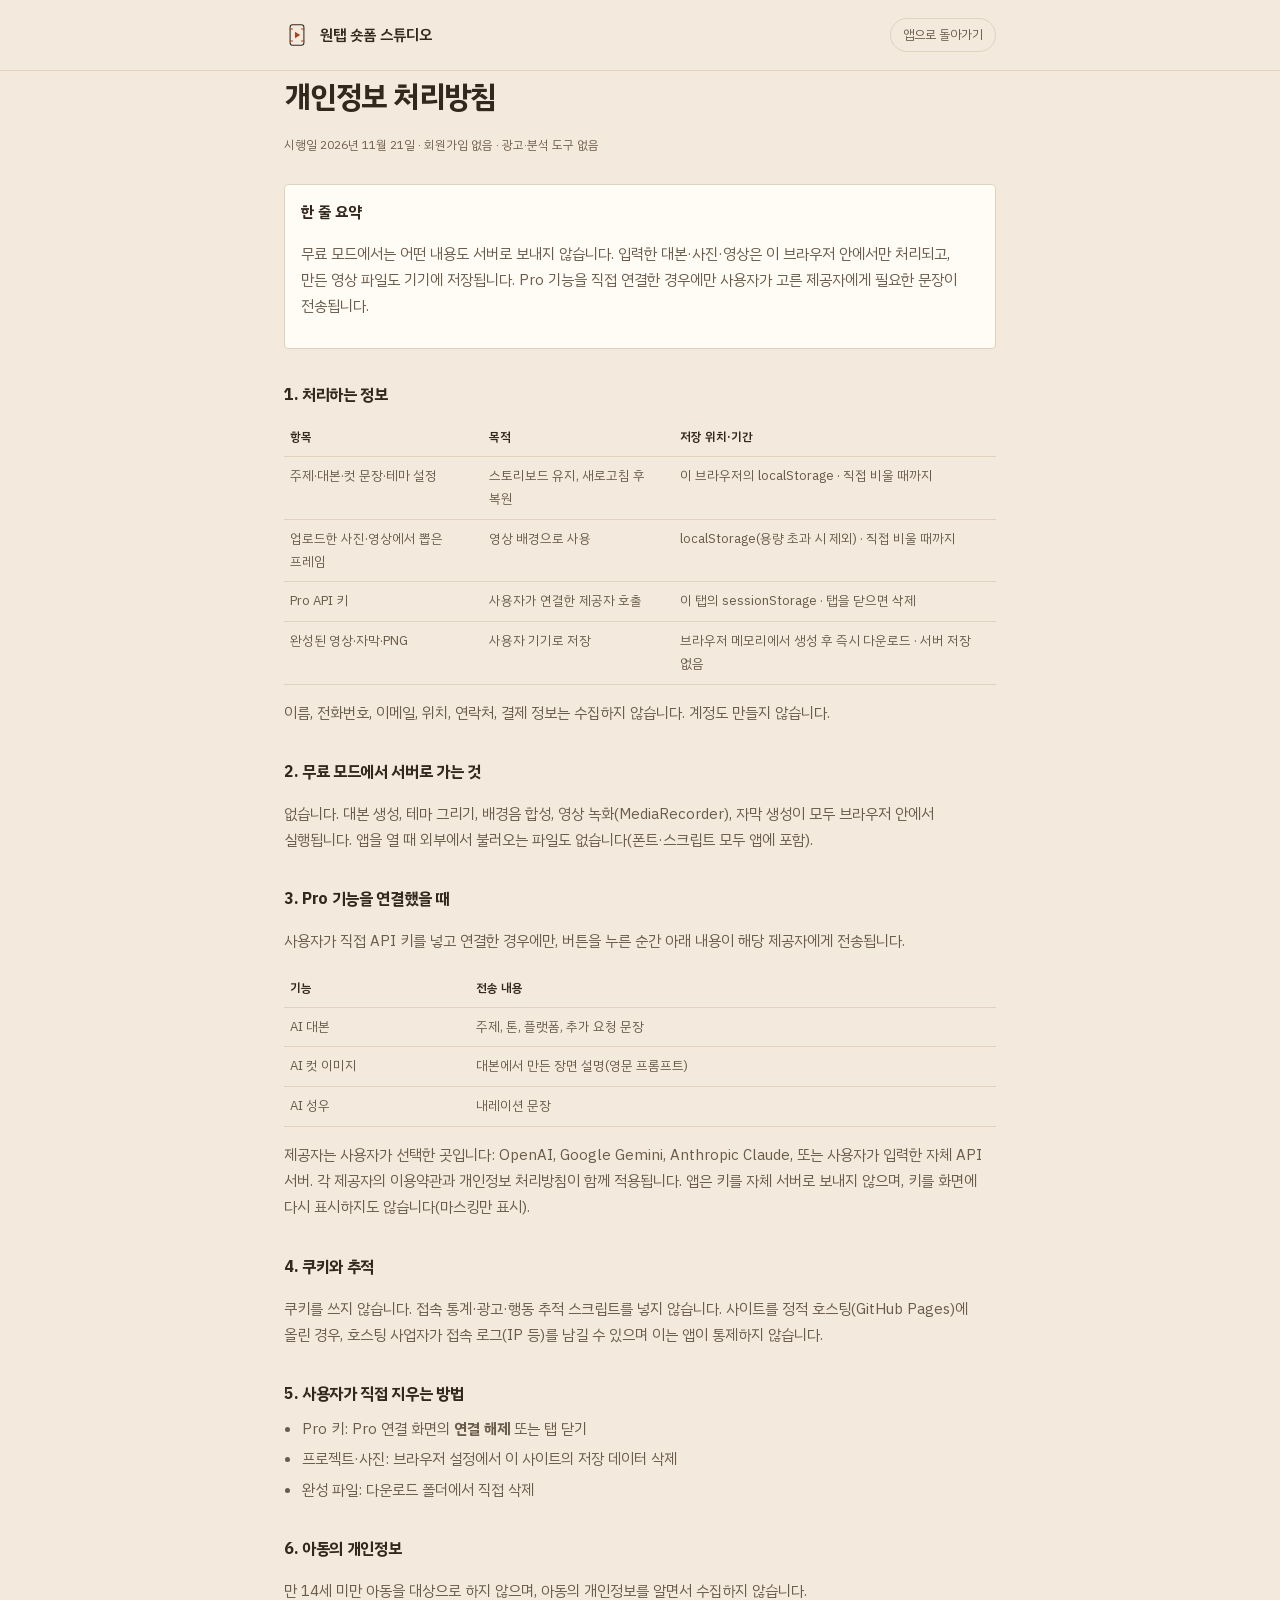
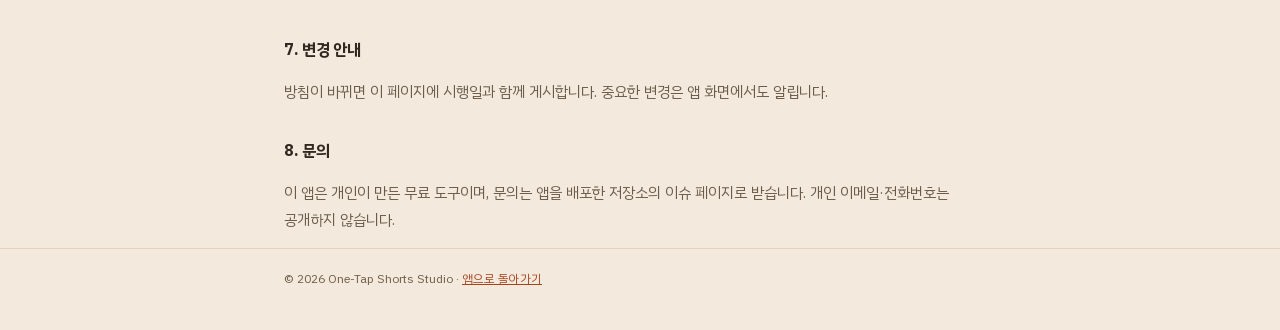
==== privacy.html @ fbe58a4a "Deploy shorts-video-studio static web app (production files only)" ====
<!DOCTYPE html>
<html lang="ko" data-theme="light">
<head>
<meta charset="utf-8" />
<meta name="viewport" content="width=device-width, initial-scale=1" />
<title>개인정보 처리방침 — 원탭 숏폼 스튜디오</title>
<meta name="description" content="원탭 숏폼 스튜디오의 개인정보 처리방침. 무료 모드는 서버 전송 없이 브라우저에서만 동작하고, Pro 키는 탭의 sessionStorage에만 저장됩니다." />
<meta name="theme-color" content="#f3eadd" />
<link rel="icon" href="favicon.svg" type="image/svg+xml" />
<style>
  @font-face { font-family: 'PlexKR'; src: url('assets/fonts/plexkr-Regular.woff2') format('woff2'); font-weight: 400; font-display: swap; }
  @font-face { font-family: 'PlexKR'; src: url('assets/fonts/plexkr-SemiBold.woff2') format('woff2'); font-weight: 500 600; font-display: swap; }
  @font-face { font-family: 'PlexKR'; src: url('assets/fonts/plexkr-Bold.woff2') format('woff2'); font-weight: 700 900; font-display: swap; }
  :root { --paper:#f3eadd; --surface:#fffcf6; --ink:#33281e; --sub:#6a5b4a; --muted:#6f5d49; --line:#e0d2be; --accent:#a8431f; --radius:4px; }
  html[data-theme="dark"] { --paper:#16120e; --surface:#1f1a14; --ink:#f4ebdd; --sub:#c0b09b; --muted:#ad9b86; --line:#3a3228; --accent:#f09a62; }
  * { box-sizing: border-box; }
  body { margin:0; background:var(--paper); color:var(--ink); font-family:'PlexKR', -apple-system, 'Apple SD Gothic Neo', sans-serif; font-size:15px; line-height:1.75; word-break:keep-all; }
  header { border-bottom:1px solid var(--line); }
  .wrap { max-width:760px; margin:0 auto; padding:0 24px; }
  header .wrap { display:flex; align-items:center; justify-content:space-between; gap:16px; padding-top:18px; padding-bottom:18px; }
  .brand { display:flex; align-items:center; gap:10px; color:var(--ink); text-decoration:none; font-weight:600; font-size:15px; }
  .brand img { width:26px; height:26px; }
  header a.back { font-size:12.5px; color:var(--sub); text-decoration:none; border:1px solid var(--line); border-radius:999px; padding:5px 12px; }
  main { padding:40px 0 64px; }
  h1 { font-size:30px; letter-spacing:-0.04em; margin:0 0 8px; }
  .meta { font-size:12px; color:var(--muted); margin-bottom:28px; }
  h2 { font-size:16px; margin:32px 0 8px; letter-spacing:-0.02em; }
  p, li { color:var(--sub); }
  ul { padding-left:18px; margin:8px 0; }
  li { margin:4px 0; }
  .box { background:var(--surface); border:1px solid var(--line); border-radius:var(--radius); padding:14px 16px; margin:14px 0; }
  .box strong { color:var(--ink); }
  table { width:100%; border-collapse:collapse; margin:10px 0 0; font-size:13px; }
  th, td { text-align:left; border-bottom:1px solid var(--line); padding:8px 6px; vertical-align:top; color:var(--sub); }
  th { color:var(--ink); font-weight:600; font-size:12px; }
  code { font-family:ui-monospace, Menlo, monospace; font-size:12px; background:var(--surface); border:1px solid var(--line); border-radius:3px; padding:1px 4px; }
  footer { border-top:1px solid var(--line); padding:20px 0 40px; font-size:12px; color:var(--muted); }
  a { color:var(--accent); }
</style>
</head>
<body>
<header>
  <div class="wrap">
    <a class="brand" href="index.html"><img src="favicon.svg" alt="" />원탭 숏폼 스튜디오</a>
    <a class="back" href="index.html">앱으로 돌아가기</a>
  </div>
</header>
<main class="wrap">
  <h1>개인정보 처리방침</h1>
  <p class="meta">시행일 2026년 11월 21일 · 회원가입 없음 · 광고·분석 도구 없음</p>

  <div class="box">
    <strong>한 줄 요약</strong>
    <p>무료 모드에서는 어떤 내용도 서버로 보내지 않습니다. 입력한 대본·사진·영상은 이 브라우저 안에서만 처리되고, 만든 영상 파일도 기기에 저장됩니다. Pro 기능을 직접 연결한 경우에만 사용자가 고른 제공자에게 필요한 문장이 전송됩니다.</p>
  </div>

  <h2>1. 처리하는 정보</h2>
  <table>
    <tr><th>항목</th><th>목적</th><th>저장 위치·기간</th></tr>
    <tr><td>주제·대본·컷 문장·테마 설정</td><td>스토리보드 유지, 새로고침 후 복원</td><td>이 브라우저의 localStorage · 직접 비울 때까지</td></tr>
    <tr><td>업로드한 사진·영상에서 뽑은 프레임</td><td>영상 배경으로 사용</td><td>localStorage(용량 초과 시 제외) · 직접 비울 때까지</td></tr>
    <tr><td>Pro API 키</td><td>사용자가 연결한 제공자 호출</td><td>이 탭의 sessionStorage · 탭을 닫으면 삭제</td></tr>
    <tr><td>완성된 영상·자막·PNG</td><td>사용자 기기로 저장</td><td>브라우저 메모리에서 생성 후 즉시 다운로드 · 서버 저장 없음</td></tr>
  </table>
  <p>이름, 전화번호, 이메일, 위치, 연락처, 결제 정보는 수집하지 않습니다. 계정도 만들지 않습니다.</p>

  <h2>2. 무료 모드에서 서버로 가는 것</h2>
  <p>없습니다. 대본 생성, 테마 그리기, 배경음 합성, 영상 녹화(MediaRecorder), 자막 생성이 모두 브라우저 안에서 실행됩니다. 앱을 열 때 외부에서 불러오는 파일도 없습니다(폰트·스크립트 모두 앱에 포함).</p>

  <h2>3. Pro 기능을 연결했을 때</h2>
  <p>사용자가 직접 API 키를 넣고 연결한 경우에만, 버튼을 누른 순간 아래 내용이 해당 제공자에게 전송됩니다.</p>
  <table>
    <tr><th>기능</th><th>전송 내용</th></tr>
    <tr><td>AI 대본</td><td>주제, 톤, 플랫폼, 추가 요청 문장</td></tr>
    <tr><td>AI 컷 이미지</td><td>대본에서 만든 장면 설명(영문 프롬프트)</td></tr>
    <tr><td>AI 성우</td><td>내레이션 문장</td></tr>
  </table>
  <p>제공자는 사용자가 선택한 곳입니다: OpenAI, Google Gemini, Anthropic Claude, 또는 사용자가 입력한 자체 API 서버. 각 제공자의 이용약관과 개인정보 처리방침이 함께 적용됩니다. 앱은 키를 자체 서버로 보내지 않으며, 키를 화면에 다시 표시하지도 않습니다(마스킹만 표시).</p>

  <h2>4. 쿠키와 추적</h2>
  <p>쿠키를 쓰지 않습니다. 접속 통계·광고·행동 추적 스크립트를 넣지 않습니다. 사이트를 정적 호스팅(GitHub Pages)에 올린 경우, 호스팅 사업자가 접속 로그(IP 등)를 남길 수 있으며 이는 앱이 통제하지 않습니다.</p>

  <h2>5. 사용자가 직접 지우는 방법</h2>
  <ul>
    <li>Pro 키: Pro 연결 화면의 <strong>연결 해제</strong> 또는 탭 닫기</li>
    <li>프로젝트·사진: 브라우저 설정에서 이 사이트의 저장 데이터 삭제</li>
    <li>완성 파일: 다운로드 폴더에서 직접 삭제</li>
  </ul>

  <h2>6. 아동의 개인정보</h2>
  <p>만 14세 미만 아동을 대상으로 하지 않으며, 아동의 개인정보를 알면서 수집하지 않습니다.</p>

  <h2>7. 변경 안내</h2>
  <p>방침이 바뀌면 이 페이지에 시행일과 함께 게시합니다. 중요한 변경은 앱 화면에서도 알립니다.</p>

  <h2>8. 문의</h2>
  <p>이 앱은 개인이 만든 무료 도구이며, 문의는 앱을 배포한 저장소의 이슈 페이지로 받습니다. 개인 이메일·전화번호는 공개하지 않습니다.</p>
</main>
<footer>
  <div class="wrap">© 2026 One-Tap Shorts Studio · <a href="index.html">앱으로 돌아가기</a></div>
</footer>
<script>
  try {
    var t = localStorage.getItem('shorts-video-studio.theme');
    if (t === 'dark') document.documentElement.setAttribute('data-theme', 'dark');
  } catch (e) {}
</script>
</body>
</html>
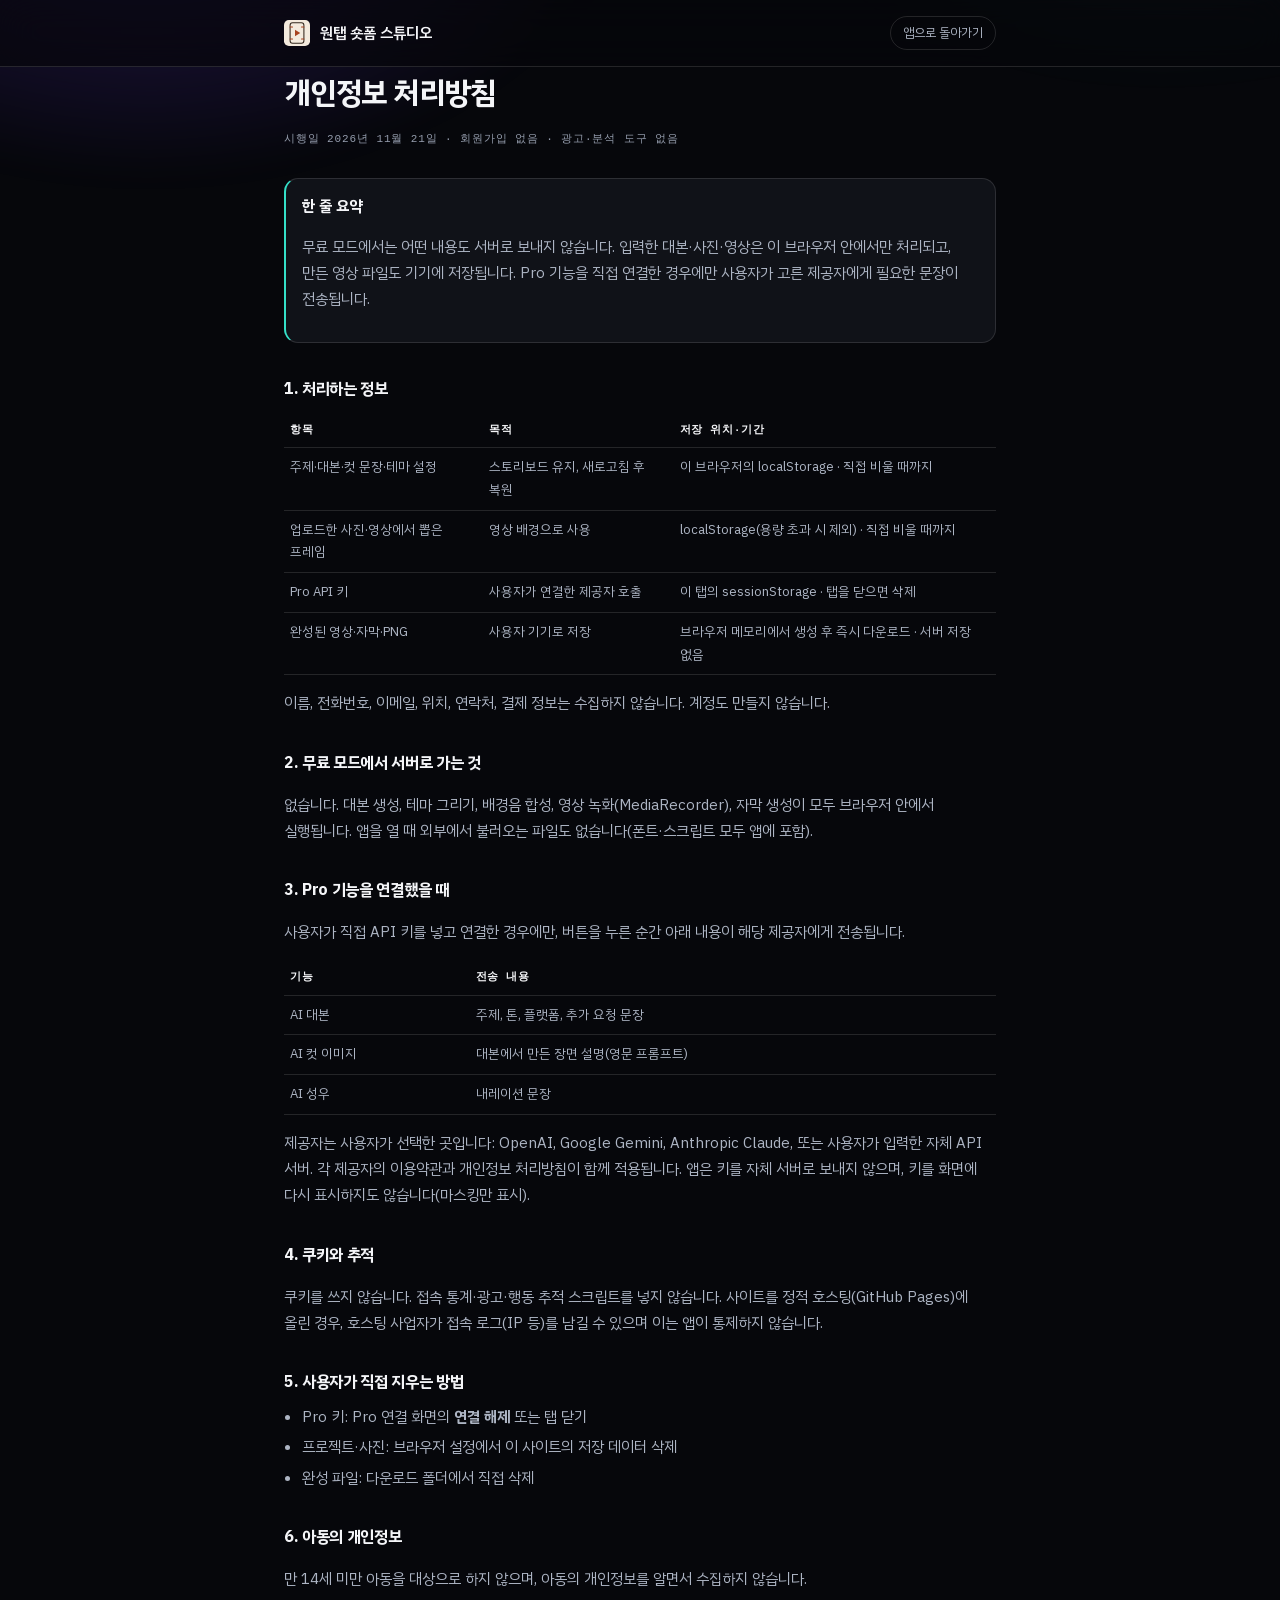
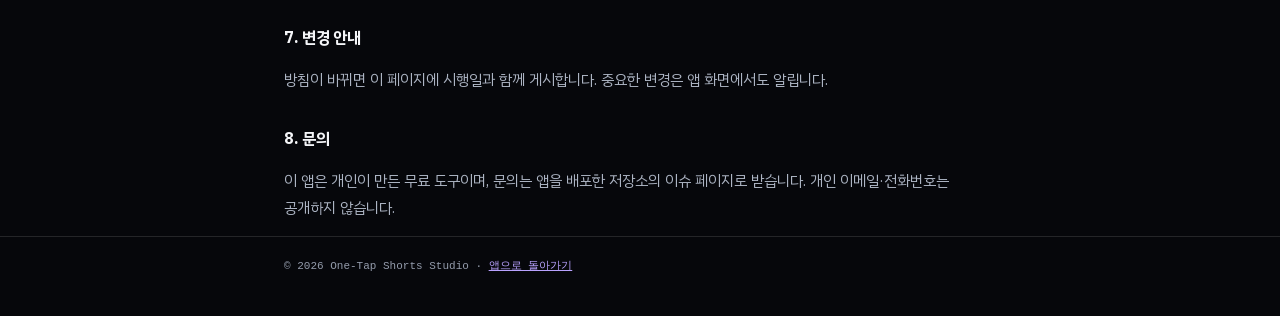
==== commit 670e29c4: "redesign: Direction C (Dark Glass Studio) — dark canvas, glass panels, 9:16 viewer + timeline/playhe" ====
--- a/privacy.html
+++ b/privacy.html
@@ -1,40 +1,44 @@
 <!DOCTYPE html>
-<html lang="ko" data-theme="light">
+<html lang="ko" data-theme="dark">
 <head>
 <meta charset="utf-8" />
 <meta name="viewport" content="width=device-width, initial-scale=1" />
 <title>개인정보 처리방침 — 원탭 숏폼 스튜디오</title>
 <meta name="description" content="원탭 숏폼 스튜디오의 개인정보 처리방침. 무료 모드는 서버 전송 없이 브라우저에서만 동작하고, Pro 키는 탭의 sessionStorage에만 저장됩니다." />
-<meta name="theme-color" content="#f3eadd" />
+<meta name="theme-color" content="#06070B" />
+<meta name="color-scheme" content="dark light" />
 <link rel="icon" href="favicon.svg" type="image/svg+xml" />
 <style>
   @font-face { font-family: 'PlexKR'; src: url('assets/fonts/plexkr-Regular.woff2') format('woff2'); font-weight: 400; font-display: swap; }
   @font-face { font-family: 'PlexKR'; src: url('assets/fonts/plexkr-SemiBold.woff2') format('woff2'); font-weight: 500 600; font-display: swap; }
   @font-face { font-family: 'PlexKR'; src: url('assets/fonts/plexkr-Bold.woff2') format('woff2'); font-weight: 700 900; font-display: swap; }
-  :root { --paper:#f3eadd; --surface:#fffcf6; --ink:#33281e; --sub:#6a5b4a; --muted:#6f5d49; --line:#e0d2be; --accent:#a8431f; --radius:4px; }
-  html[data-theme="dark"] { --paper:#16120e; --surface:#1f1a14; --ink:#f4ebdd; --sub:#c0b09b; --muted:#ad9b86; --line:#3a3228; --accent:#f09a62; }
+  :root { --canvas:#06070B; --surface:#101218; --ink:#F4F5F8; --sub:#ADB5C4; --muted:#949CAC; --line:rgba(255,255,255,.12); --accent:#B9A2FF; --teal:#34E0C8; --mono:ui-monospace,SFMono-Regular,Menlo,monospace; }
+  html[data-theme="light"] { --canvas:#F2F4F8; --surface:#FFFFFF; --ink:#101319; --sub:#4C5464; --muted:#5F6775; --line:#E2E5EC; --accent:#5B2ED6; --teal:#0A6F63; }
   * { box-sizing: border-box; }
-  body { margin:0; background:var(--paper); color:var(--ink); font-family:'PlexKR', -apple-system, 'Apple SD Gothic Neo', sans-serif; font-size:15px; line-height:1.75; word-break:keep-all; }
-  header { border-bottom:1px solid var(--line); }
+  body { margin:0; min-height:100vh; background:var(--canvas); color:var(--ink); font-family:'PlexKR', -apple-system, 'Apple SD Gothic Neo', sans-serif; font-size:15px; line-height:1.75; word-break:keep-all; -webkit-font-smoothing:antialiased; }
+  body::before { content:""; position:fixed; inset:-20% -10%; pointer-events:none; z-index:0;
+    background: radial-gradient(46% 38% at 18% 2%, rgba(109,59,239,.34), transparent 70%), radial-gradient(38% 30% at 84% 0%, rgba(52,224,200,.14), transparent 70%); filter:blur(14px); }
+  header { border-bottom:1px solid var(--line); position:relative; z-index:1; background:color-mix(in srgb, var(--canvas) 70%, transparent); -webkit-backdrop-filter:blur(18px); backdrop-filter:blur(18px); }
   .wrap { max-width:760px; margin:0 auto; padding:0 24px; }
-  header .wrap { display:flex; align-items:center; justify-content:space-between; gap:16px; padding-top:18px; padding-bottom:18px; }
+  header .wrap { display:flex; align-items:center; justify-content:space-between; gap:16px; padding-top:16px; padding-bottom:16px; }
   .brand { display:flex; align-items:center; gap:10px; color:var(--ink); text-decoration:none; font-weight:600; font-size:15px; }
   .brand img { width:26px; height:26px; }
   header a.back { font-size:12.5px; color:var(--sub); text-decoration:none; border:1px solid var(--line); border-radius:999px; padding:5px 12px; }
-  main { padding:40px 0 64px; }
+  header a.back:hover { color:var(--ink); }
+  main { padding:40px 0 64px; position:relative; z-index:1; }
   h1 { font-size:30px; letter-spacing:-0.04em; margin:0 0 8px; }
-  .meta { font-size:12px; color:var(--muted); margin-bottom:28px; }
+  .meta { font-family:var(--mono); font-size:11px; letter-spacing:.08em; text-transform:uppercase; color:var(--muted); margin-bottom:28px; }
   h2 { font-size:16px; margin:32px 0 8px; letter-spacing:-0.02em; }
   p, li { color:var(--sub); }
   ul { padding-left:18px; margin:8px 0; }
   li { margin:4px 0; }
-  .box { background:var(--surface); border:1px solid var(--line); border-radius:var(--radius); padding:14px 16px; margin:14px 0; }
+  .box { background:var(--surface); border:1px solid var(--line); border-left:2px solid var(--teal); border-radius:14px; padding:14px 16px; margin:14px 0; }
   .box strong { color:var(--ink); }
   table { width:100%; border-collapse:collapse; margin:10px 0 0; font-size:13px; }
   th, td { text-align:left; border-bottom:1px solid var(--line); padding:8px 6px; vertical-align:top; color:var(--sub); }
-  th { color:var(--ink); font-weight:600; font-size:12px; }
-  code { font-family:ui-monospace, Menlo, monospace; font-size:12px; background:var(--surface); border:1px solid var(--line); border-radius:3px; padding:1px 4px; }
-  footer { border-top:1px solid var(--line); padding:20px 0 40px; font-size:12px; color:var(--muted); }
+  th { color:var(--ink); font-weight:600; font-family:var(--mono); font-size:10.5px; letter-spacing:.08em; text-transform:uppercase; }
+  code { font-family:var(--mono); font-size:12px; background:var(--surface); border:1px solid var(--line); border-radius:5px; padding:1px 4px; }
+  footer { border-top:1px solid var(--line); padding:20px 0 40px; font-family:var(--mono); font-size:11px; color:var(--muted); position:relative; z-index:1; }
   a { color:var(--accent); }
 </style>
 </head>
@@ -102,7 +106,7 @@
 <script>
   try {
     var t = localStorage.getItem('shorts-video-studio.theme');
-    if (t === 'dark') document.documentElement.setAttribute('data-theme', 'dark');
+    if (t === 'light') document.documentElement.setAttribute('data-theme', 'light');
   } catch (e) {}
 </script>
 </body>
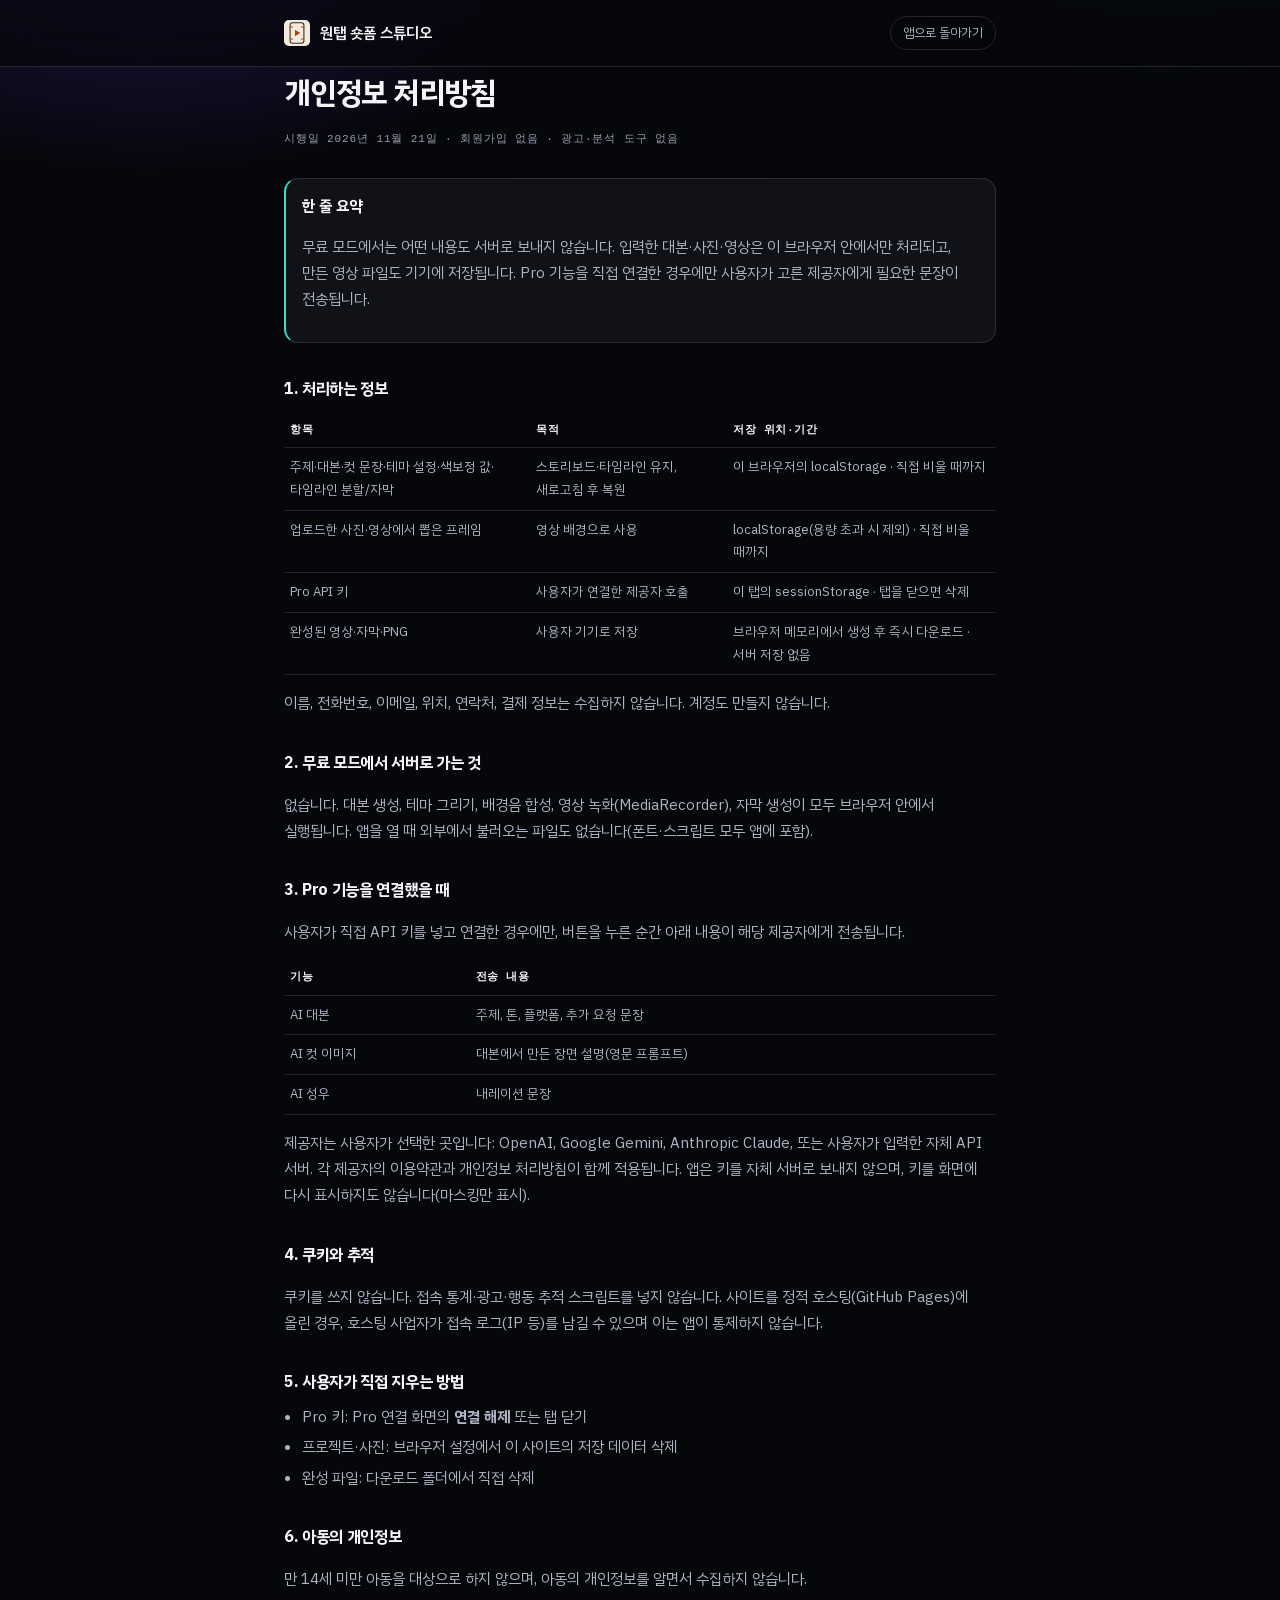
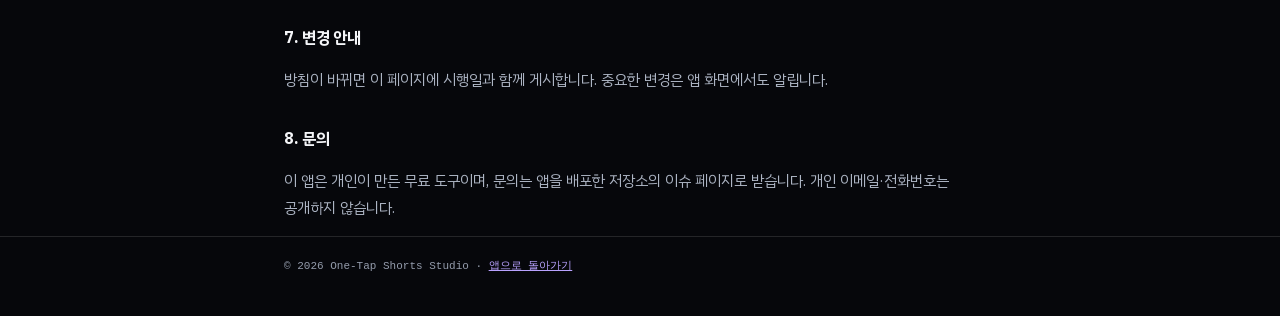
==== commit ffb140de: "perf: lazy NLE init on studio tab, deferred guide build; privacy: color/timeline stored locally" ====
--- a/privacy.html
+++ b/privacy.html
@@ -61,7 +61,7 @@
   <h2>1. 처리하는 정보</h2>
   <table>
     <tr><th>항목</th><th>목적</th><th>저장 위치·기간</th></tr>
-    <tr><td>주제·대본·컷 문장·테마 설정</td><td>스토리보드 유지, 새로고침 후 복원</td><td>이 브라우저의 localStorage · 직접 비울 때까지</td></tr>
+    <tr><td>주제·대본·컷 문장·테마 설정·색보정 값·타임라인 분할/자막</td><td>스토리보드·타임라인 유지, 새로고침 후 복원</td><td>이 브라우저의 localStorage · 직접 비울 때까지</td></tr>
     <tr><td>업로드한 사진·영상에서 뽑은 프레임</td><td>영상 배경으로 사용</td><td>localStorage(용량 초과 시 제외) · 직접 비울 때까지</td></tr>
     <tr><td>Pro API 키</td><td>사용자가 연결한 제공자 호출</td><td>이 탭의 sessionStorage · 탭을 닫으면 삭제</td></tr>
     <tr><td>완성된 영상·자막·PNG</td><td>사용자 기기로 저장</td><td>브라우저 메모리에서 생성 후 즉시 다운로드 · 서버 저장 없음</td></tr>
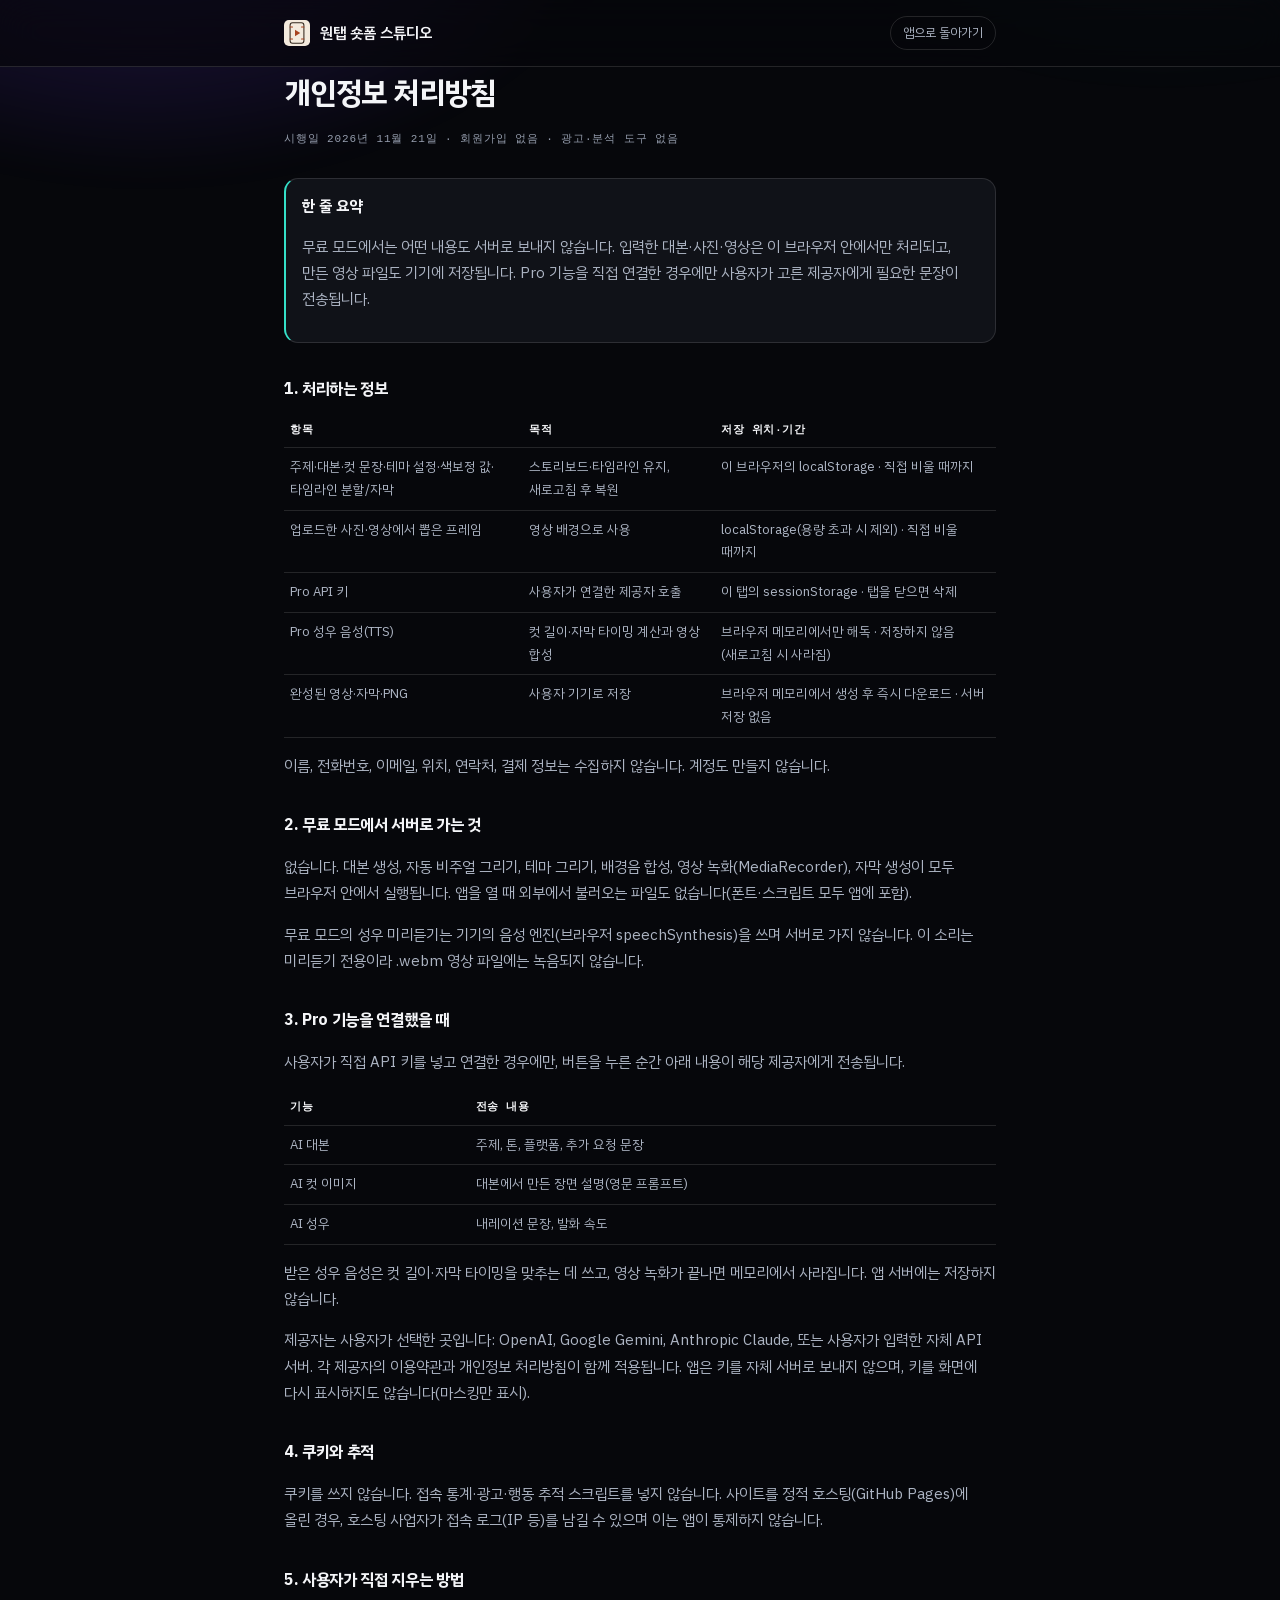
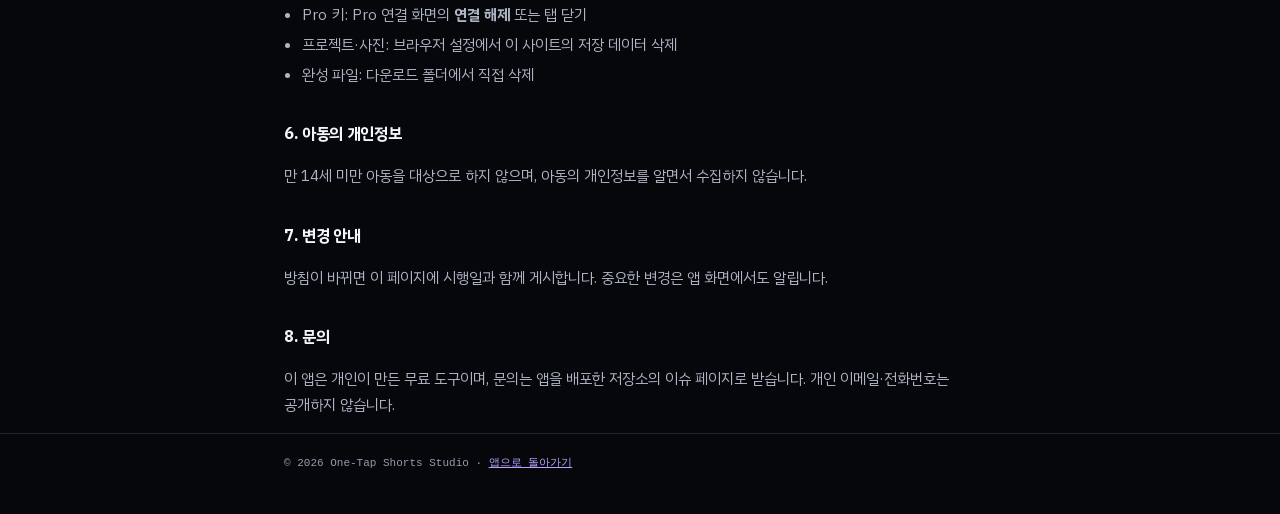
==== commit 16d01cec: "feat: 컷 자동 비주얼 · TTS 음성 길이 자막 싱크 · AI 원클릭 자동 완성" ====
--- a/privacy.html
+++ b/privacy.html
@@ -64,12 +64,14 @@
     <tr><td>주제·대본·컷 문장·테마 설정·색보정 값·타임라인 분할/자막</td><td>스토리보드·타임라인 유지, 새로고침 후 복원</td><td>이 브라우저의 localStorage · 직접 비울 때까지</td></tr>
     <tr><td>업로드한 사진·영상에서 뽑은 프레임</td><td>영상 배경으로 사용</td><td>localStorage(용량 초과 시 제외) · 직접 비울 때까지</td></tr>
     <tr><td>Pro API 키</td><td>사용자가 연결한 제공자 호출</td><td>이 탭의 sessionStorage · 탭을 닫으면 삭제</td></tr>
+    <tr><td>Pro 성우 음성(TTS)</td><td>컷 길이·자막 타이밍 계산과 영상 합성</td><td>브라우저 메모리에서만 해독 · 저장하지 않음(새로고침 시 사라짐)</td></tr>
     <tr><td>완성된 영상·자막·PNG</td><td>사용자 기기로 저장</td><td>브라우저 메모리에서 생성 후 즉시 다운로드 · 서버 저장 없음</td></tr>
   </table>
   <p>이름, 전화번호, 이메일, 위치, 연락처, 결제 정보는 수집하지 않습니다. 계정도 만들지 않습니다.</p>
 
   <h2>2. 무료 모드에서 서버로 가는 것</h2>
-  <p>없습니다. 대본 생성, 테마 그리기, 배경음 합성, 영상 녹화(MediaRecorder), 자막 생성이 모두 브라우저 안에서 실행됩니다. 앱을 열 때 외부에서 불러오는 파일도 없습니다(폰트·스크립트 모두 앱에 포함).</p>
+  <p>없습니다. 대본 생성, 자동 비주얼 그리기, 테마 그리기, 배경음 합성, 영상 녹화(MediaRecorder), 자막 생성이 모두 브라우저 안에서 실행됩니다. 앱을 열 때 외부에서 불러오는 파일도 없습니다(폰트·스크립트 모두 앱에 포함).</p>
+  <p>무료 모드의 성우 미리듣기는 기기의 음성 엔진(브라우저 speechSynthesis)을 쓰며 서버로 가지 않습니다. 이 소리는 미리듣기 전용이라 .webm 영상 파일에는 녹음되지 않습니다.</p>
 
   <h2>3. Pro 기능을 연결했을 때</h2>
   <p>사용자가 직접 API 키를 넣고 연결한 경우에만, 버튼을 누른 순간 아래 내용이 해당 제공자에게 전송됩니다.</p>
@@ -77,8 +79,9 @@
     <tr><th>기능</th><th>전송 내용</th></tr>
     <tr><td>AI 대본</td><td>주제, 톤, 플랫폼, 추가 요청 문장</td></tr>
     <tr><td>AI 컷 이미지</td><td>대본에서 만든 장면 설명(영문 프롬프트)</td></tr>
-    <tr><td>AI 성우</td><td>내레이션 문장</td></tr>
+    <tr><td>AI 성우</td><td>내레이션 문장, 발화 속도</td></tr>
   </table>
+  <p>받은 성우 음성은 컷 길이·자막 타이밍을 맞추는 데 쓰고, 영상 녹화가 끝나면 메모리에서 사라집니다. 앱 서버에는 저장하지 않습니다.</p>
   <p>제공자는 사용자가 선택한 곳입니다: OpenAI, Google Gemini, Anthropic Claude, 또는 사용자가 입력한 자체 API 서버. 각 제공자의 이용약관과 개인정보 처리방침이 함께 적용됩니다. 앱은 키를 자체 서버로 보내지 않으며, 키를 화면에 다시 표시하지도 않습니다(마스킹만 표시).</p>
 
   <h2>4. 쿠키와 추적</h2>
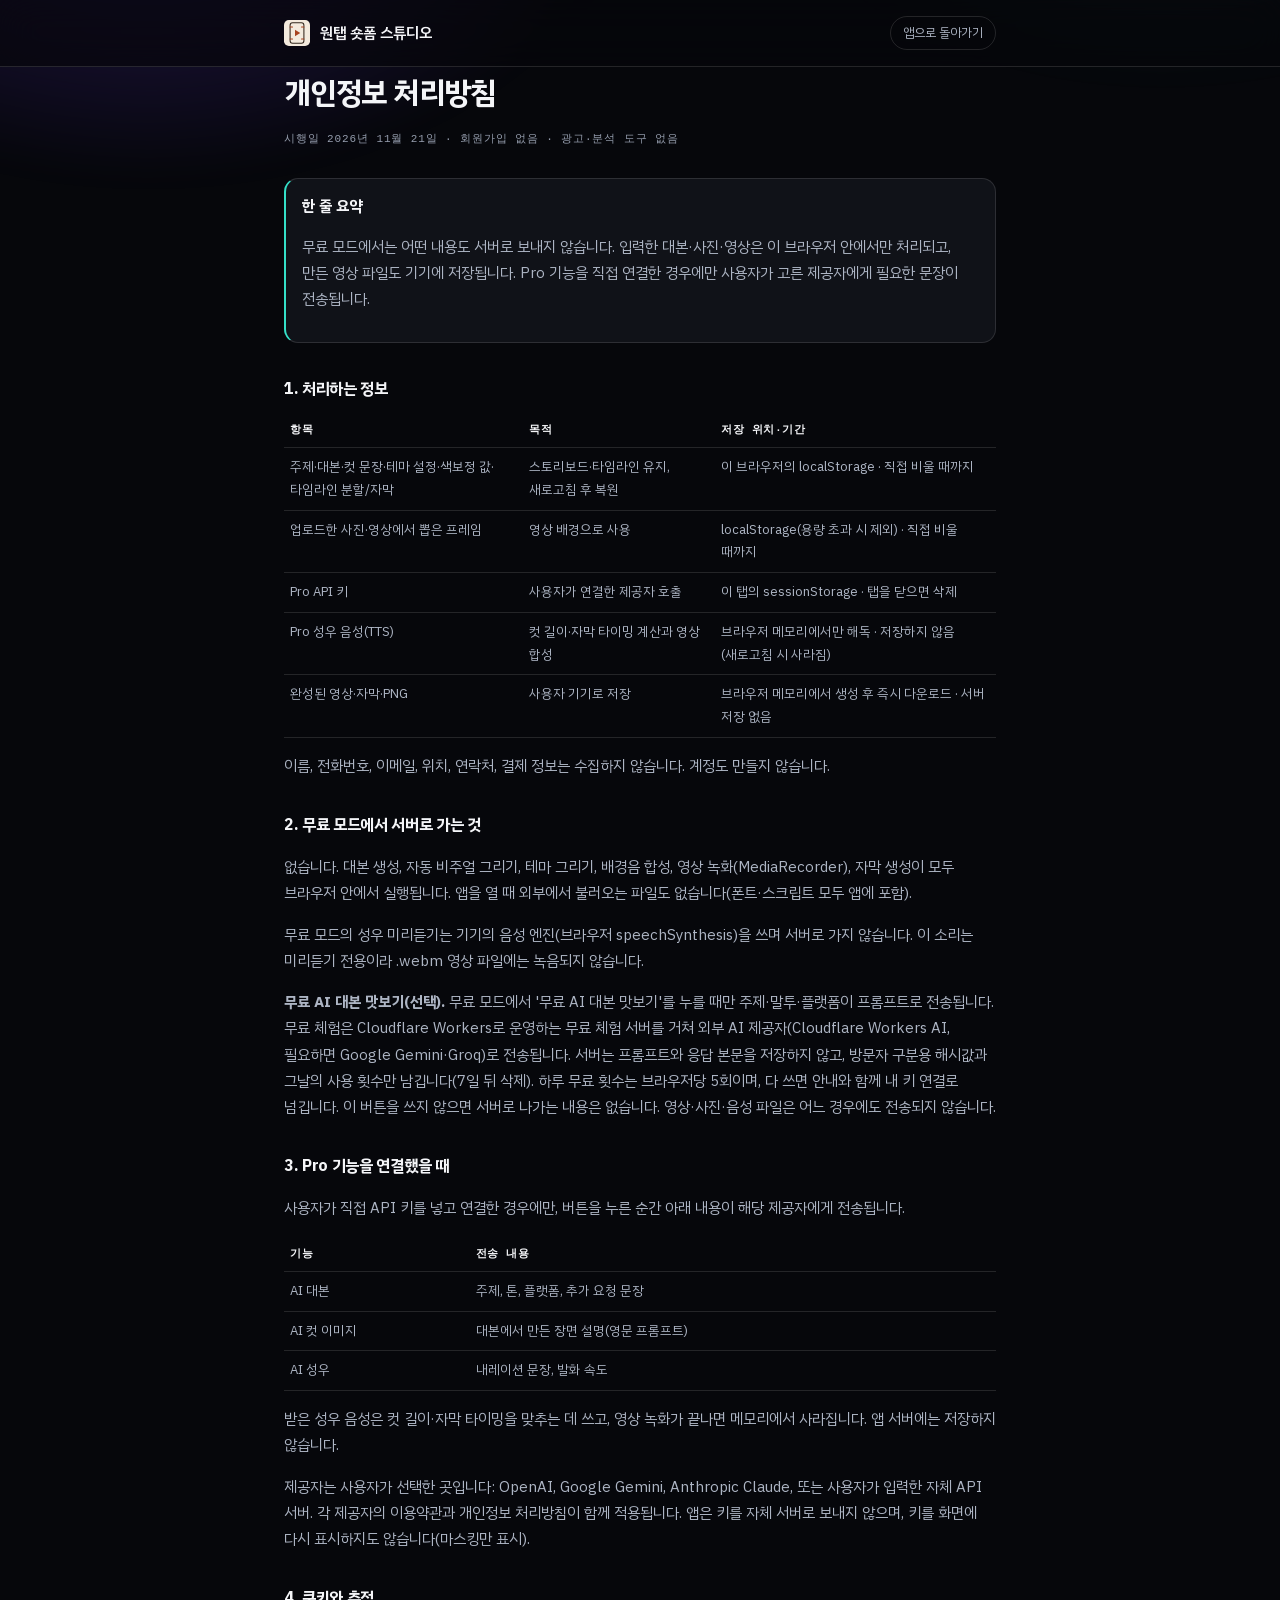
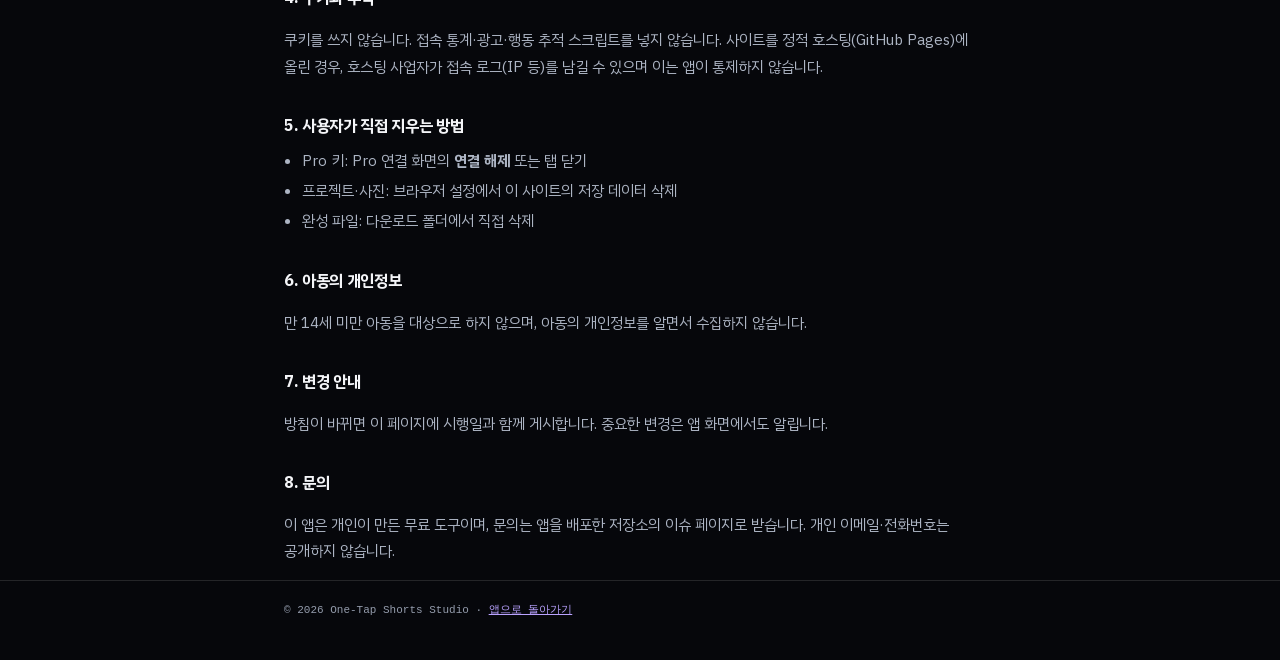
==== commit b5b6485f: "2차 OSS·무료 AI 연결: SVG 최적화/문체 진단/감성 판정/N-gram 묶음/고해상도 ZIP/AI 누끼/MP4 렌더 + 무료 AI 맛보기" ====
--- a/privacy.html
+++ b/privacy.html
@@ -73,6 +73,8 @@
   <p>없습니다. 대본 생성, 자동 비주얼 그리기, 테마 그리기, 배경음 합성, 영상 녹화(MediaRecorder), 자막 생성이 모두 브라우저 안에서 실행됩니다. 앱을 열 때 외부에서 불러오는 파일도 없습니다(폰트·스크립트 모두 앱에 포함).</p>
   <p>무료 모드의 성우 미리듣기는 기기의 음성 엔진(브라우저 speechSynthesis)을 쓰며 서버로 가지 않습니다. 이 소리는 미리듣기 전용이라 .webm 영상 파일에는 녹음되지 않습니다.</p>
 
+  <p><strong>무료 AI 대본 맛보기(선택).</strong> 무료 모드에서 '무료 AI 대본 맛보기'를 누를 때만 주제·말투·플랫폼이 프롬프트로 전송됩니다. 무료 체험은 Cloudflare Workers로 운영하는 무료 체험 서버를 거쳐 외부 AI 제공자(Cloudflare Workers AI, 필요하면 Google Gemini·Groq)로 전송됩니다. 서버는 프롬프트와 응답 본문을 저장하지 않고, 방문자 구분용 해시값과 그날의 사용 횟수만 남깁니다(7일 뒤 삭제). 하루 무료 횟수는 브라우저당 5회이며, 다 쓰면 안내와 함께 내 키 연결로 넘깁니다. 이 버튼을 쓰지 않으면 서버로 나가는 내용은 없습니다. 영상·사진·음성 파일은 어느 경우에도 전송되지 않습니다.</p>
+
   <h2>3. Pro 기능을 연결했을 때</h2>
   <p>사용자가 직접 API 키를 넣고 연결한 경우에만, 버튼을 누른 순간 아래 내용이 해당 제공자에게 전송됩니다.</p>
   <table>
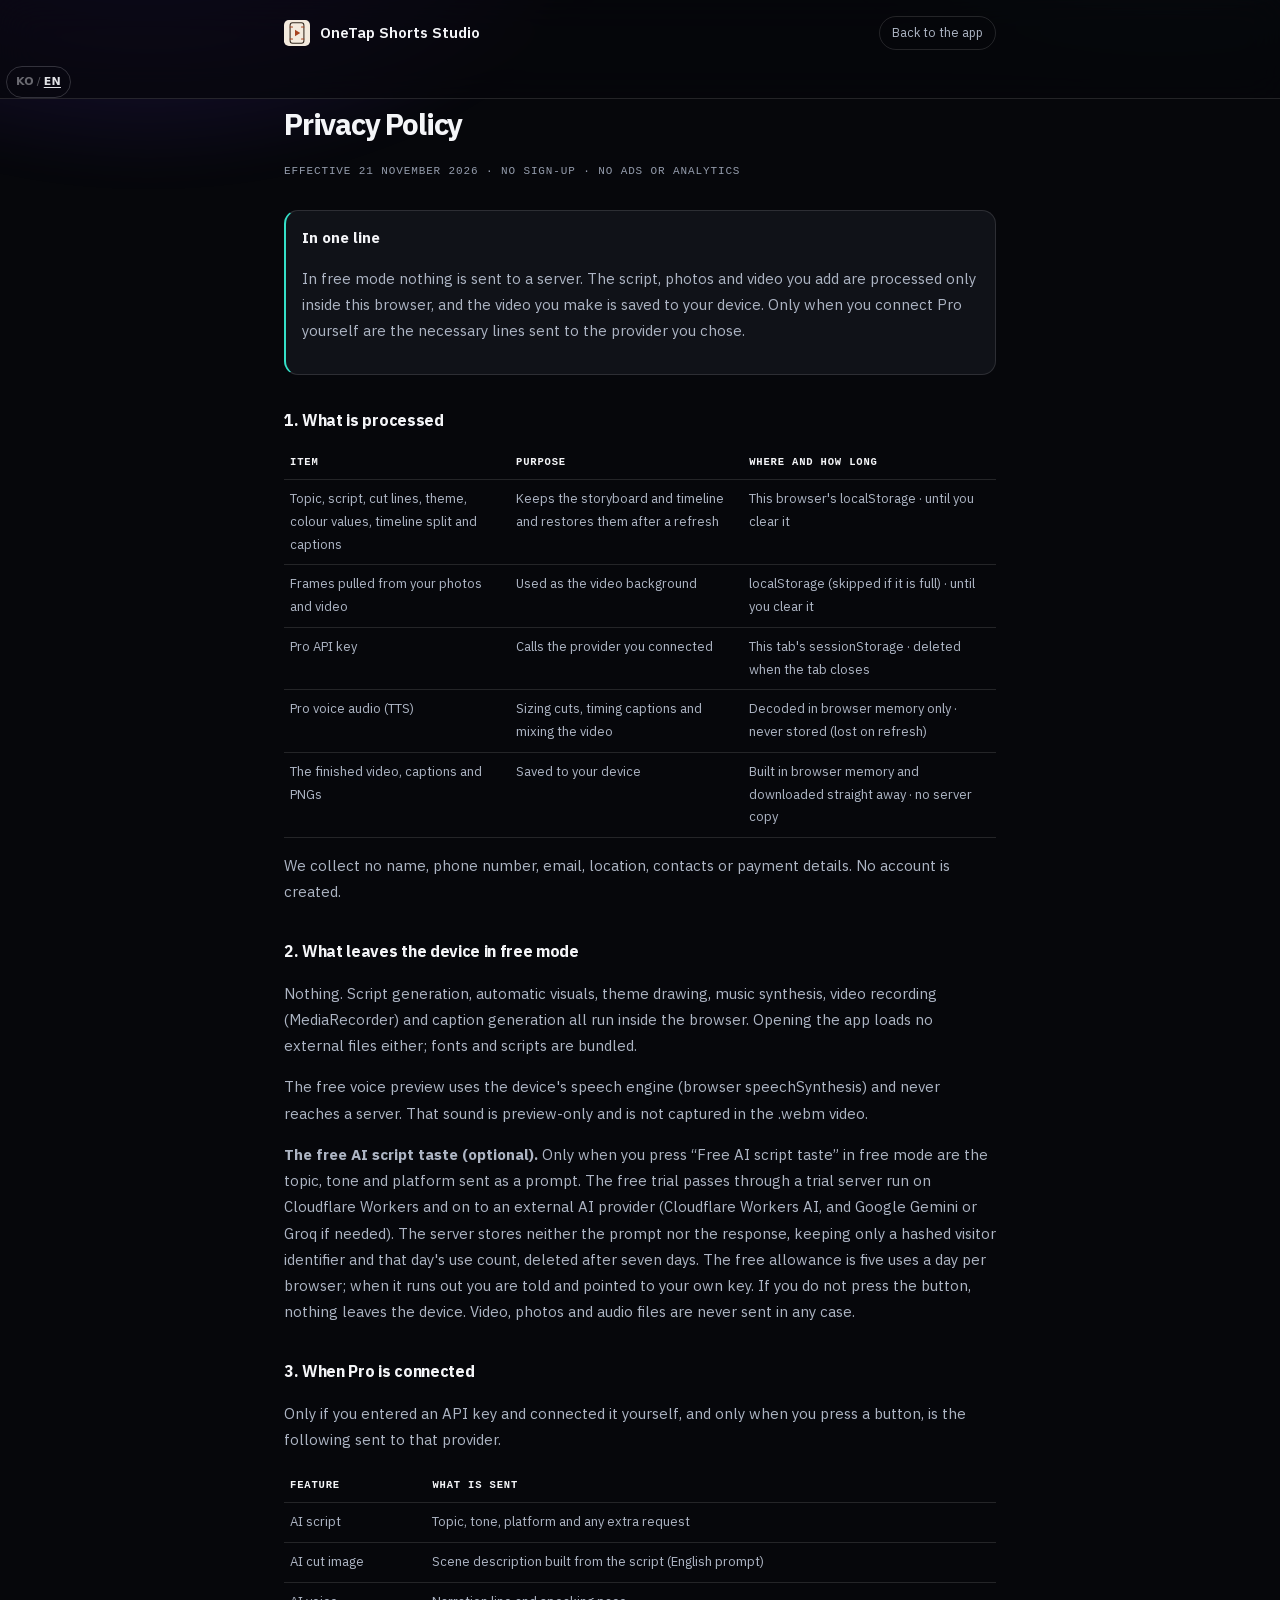
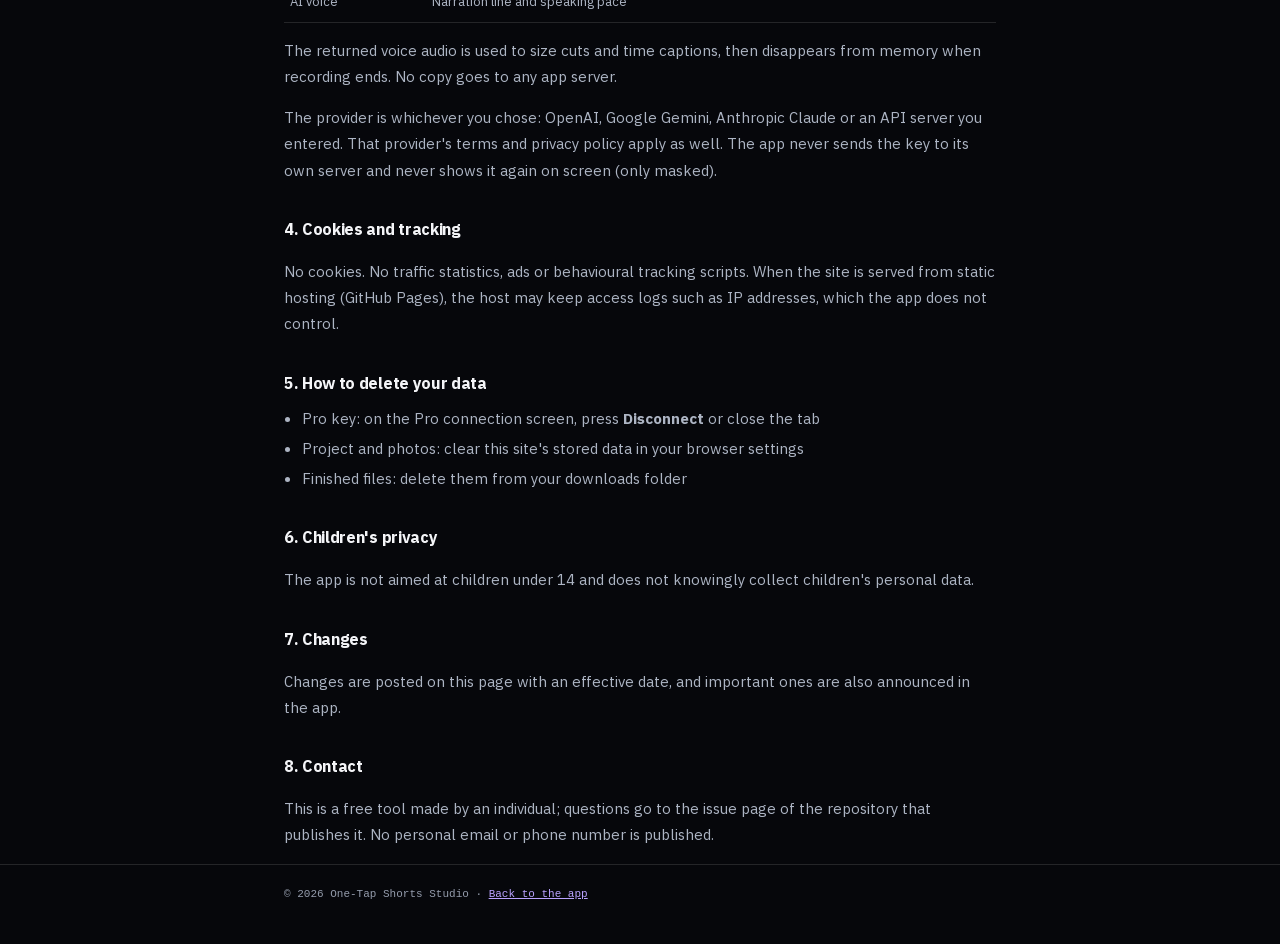
==== commit 2226d7fe: "chore(i18n): 영문 번역 배포" ====
--- a/privacy.html
+++ b/privacy.html
@@ -114,5 +114,6 @@
     if (t === 'light') document.documentElement.setAttribute('data-theme', 'light');
   } catch (e) {}
 </script>
+<script src="i18n.js"></script>
 </body>
 </html>
